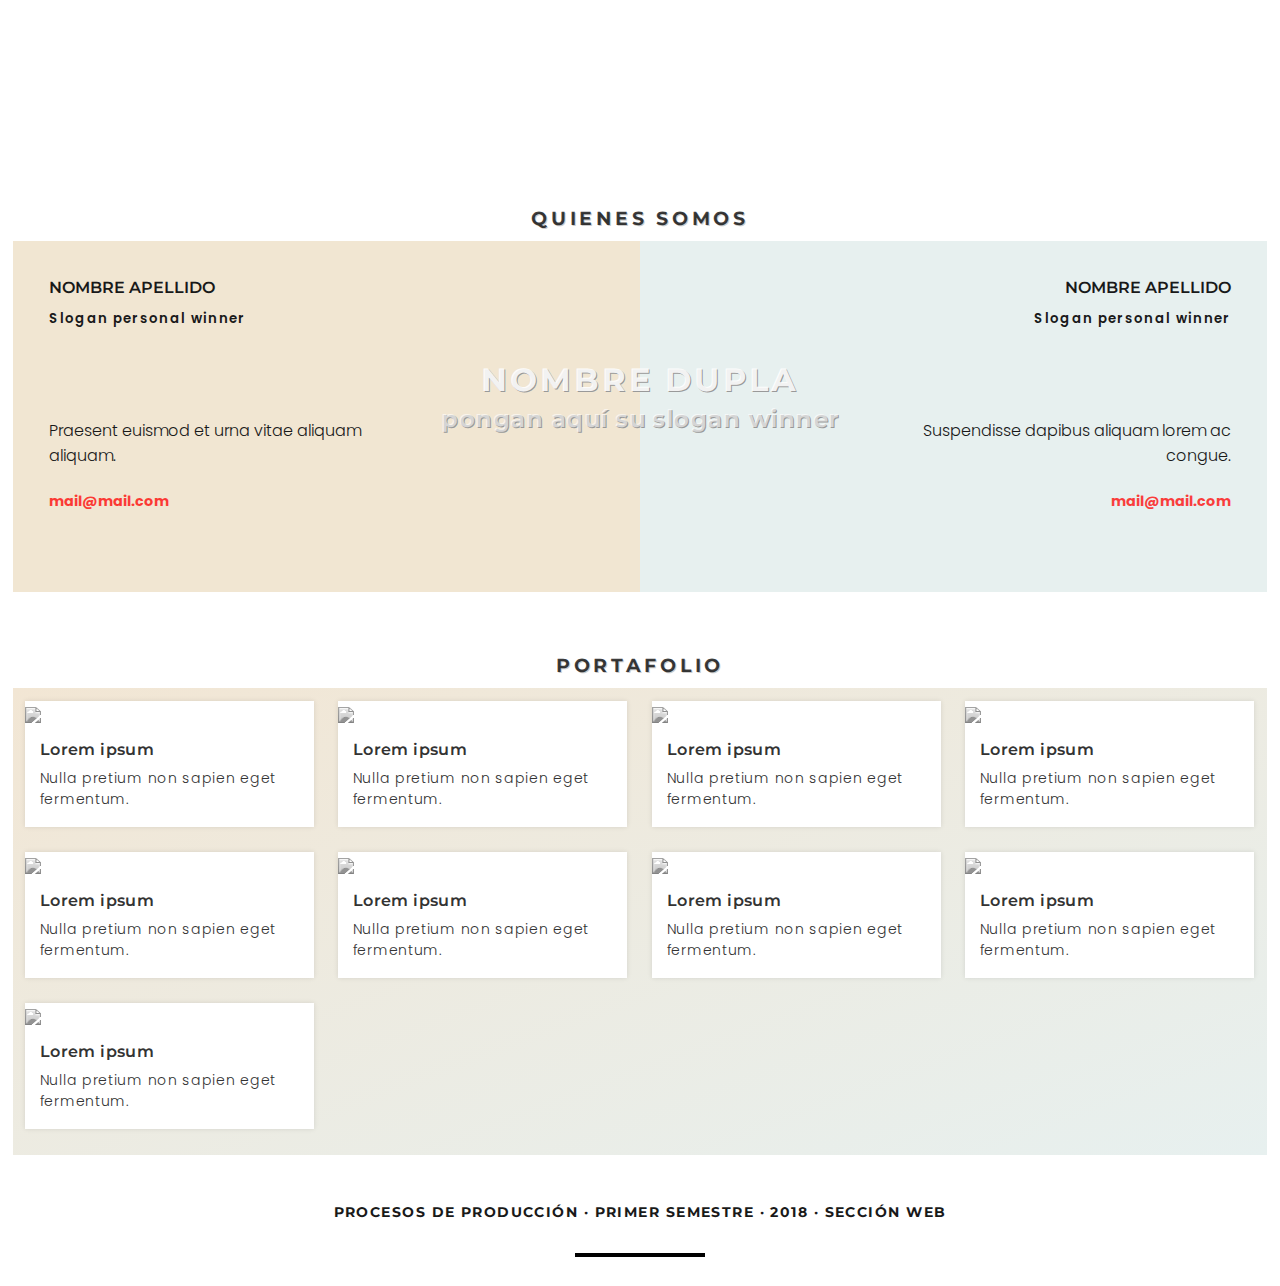
==== index.html @ 561e8d5c "Add files via upload" ====
<!DOCTYPE HTML>
<html lang="es">
<head>
<meta charset="utf-8">
<meta http-equiv="X-UA-Compatible" content="IE=edge,chrome=1">
<meta name="viewport" content="width=device-width, initial-scale=1, shrink-to-fit=no">
<meta name="title" content="NOMBRE DUPLA">
<title>NOMBRE DUPLA</title>
<!-- Search Engine -->
<meta name="description" content="cambiar">
<meta name="image" content="cambiar por una URL, debes deben la imagen en línea">
<!-- Schema.org for Google -->
<meta itemprop="name" content="cambiar">
<meta itemprop="description" content="cambiar">
<meta itemprop="image" content="cambiar por una URL, deben poner la imagen en línea">
<!-- Twitter -->
<meta name="twitter:card" content="summary">
<meta name="twitter:title" content="cambiar">
<meta name="twitter:description" content="cambiar">
<!-- Open Graph general (Facebook, Pinterest & Google+) -->
<meta name="og:title" content="cambiar">
<meta name="og:description" content="cambiar">
<meta name="og:image" content="cambiar">
<meta name="og:url" content="cambiar">
<meta name="og:site_name" content="cambiar">
<meta name="og:locale" content="es_CL">
<meta name="og:type" content="website">
<!--ahora vinculamos los estilos-->
<link href="https://fonts.googleapis.com/css?family=Montserrat:700|Poppins:300,600" rel="stylesheet">
<link rel="stylesheet" href="estilo.css" type="text/css">
</head>
<body>
<div id="contenido">
<header>
	<h1>NOMBRE DUPLA</h1>
	<h2>pongan aquí su slogan winner</h2>
</header>
<video autoplay loop preload="auto" poster="media/video.jpg">
	<source src="media/video.webm" type="video/webm">
	<source src="media/video.mp4" type="video/mp4">
	<p>Tu navegador no soporta el elemento, actualízate.</p>
</video>
<h3>QUIENES SOMOS</h3>
<div id="somos">
	<div class="dupla primera">
		<h4>NOMBRE APELLIDO</h4>
		<h5>Slogan personal winner</h5>
		<p>Praesent euismod et urna vitae aliquam aliquam.</p>
		<address><a href="mailto:mail@mail.com">mail@mail.com</a></address>
	</div><!--/dupla primera-->
	<div class="dupla segunda">
		<h4>NOMBRE APELLIDO</h4>
		<h5>Slogan personal winner</h5>
		<p>Suspendisse dapibus aliquam lorem ac congue.</p>
		<address><a href="mailto:mail@mail.com">mail@mail.com</a></address>
	</div><!--/dupla segunda-->
	<hr />
</div><!--/somos-->
<h3>PORTAFOLIO</h3>
<div id="portafolio">
	<div class="item">
		<figure><img src="media/foto-01.jpg"/></figure>
	  	<h4>Lorem ipsum</h4>
	  	<p>Nulla pretium non sapien eget fermentum.</p>
	</div><!--/item-->
	<div class="item">
		<figure><img src="media/foto-02.jpg"/></figure>
	  	<h4>Lorem ipsum</h4>
	  	<p>Nulla pretium non sapien eget fermentum.</p>
	</div><!--/item-->
	<div class="item">
		<figure><img src="media/foto-03.jpg"/></figure>
	  	<h4>Lorem ipsum</h4>
	  	<p>Nulla pretium non sapien eget fermentum.</p>
	</div><!--/item-->
	<div class="item">
		<figure><img src="media/foto-04.jpg"/></figure>
	  	<h4>Lorem ipsum</h4>
	  	<p>Nulla pretium non sapien eget fermentum.</p>
	</div><!--/item-->
	<div class="item">
		<figure><img src="media/foto-04.jpg"/></figure>
	  	<h4>Lorem ipsum</h4>
	  	<p>Nulla pretium non sapien eget fermentum.</p>
	</div><!--/item-->
	<div class="item">
		<figure><img src="media/foto-05.jpg"/></figure>
	  	<h4>Lorem ipsum</h4>
	  	<p>Nulla pretium non sapien eget fermentum.</p>
	</div><!--/item-->
	<div class="item">
		<figure><img src="media/foto-06.jpg"/></figure>
	  	<h4>Lorem ipsum</h4>
	  	<p>Nulla pretium non sapien eget fermentum.</p>
	</div><!--/item-->
	<div class="item">
		<figure><img src="media/foto-07.jpg"/></figure>
	  	<h4>Lorem ipsum</h4>
	  	<p>Nulla pretium non sapien eget fermentum.</p>
	</div><!--/item-->
	<div class="item">
		<figure><img src="media/foto-08.jpg"/></figure>
	  	<h4>Lorem ipsum</h4>
	  	<p>Nulla pretium non sapien eget fermentum.</p>
	</div><!--/item-->
</div><!--/portafolio-->

<footer>
	<p>Procesos de Producción · primer semestre · 2018 · sección web</p>
	<hr />
</footer>

</div><!--/contenido-->
<script src="masonry.pkgd.min.js"></script>
<script>
window.onload = function() {
var container = document.querySelector('#portafolio');
var msnry = new Masonry( portafolio, {
  itemSelector: '.item'
});
};
</script>
</body>
</html>
---- estilo.css ----
*{
	margin:0;
	padding:0;
}

body{
	background:rgba(255,255,255,1);
	color:rgba(25,25,25,1);
	font-family: 'Poppins', sans-serif;
	font-weight:300;
}

h1, h2, h3, h4{
	font-family: 'Montserrat', sans-serif; 
	font-weight:700; 
}

h1{
	letter-spacing:0.1em;
	color:rgba(255,255,255,0.9);
	text-shadow: 1px 1px 0 #999;	
	text-align:center;
}

h2{
	letter-spacing:0.02em; 
	color:rgba(255,255,255,0.6); 
	padding:0.2em 0; 
	text-shadow: 1px 1px 0 #999;
	text-align:center;		
}

h3{
	letter-spacing:0.2em; 
	color:rgba(0,0,0,.75); 
	padding:2em 0 0.6em 0; 
	text-shadow: 1px 1px 0 #ccc;
	text-align:center;	
}

h4, h5, h6{
	font-weight:left;
	font-weight:600; 	
}

#contenido{width:98%; margin:1% auto;}

header{
	width:98%;
	top:40%;
	position: absolute;
	text-align:center;
	z-index:9;
	color:white;
}

@media screen and (max-width: 980px){
	header{top:20%;}
}

@media screen and (max-width: 760px){
	header{top:10%;}
}

video{
	width:100%;
	height:auto;
	}

#somos{
	width:100%;
	background:rgb(250,250,250);
	margin-bottom:2%;
	}

.dupla{
	width:46%;
	padding:2%;
	float:left;
	background-color:red;
	}

.dupla a{
	color:rgba(255,0,0,0.75);
	text-decoration:none;
	font-weight:700;
}

.dupla a:hover{
	color:rgba(255,0,0,1);
	text-decoration:underline;
}

.primera{
	min-height:300px;
	text-align:left;
	background-color:rgba(241,230,210,1);
	background-image:url('media/dupla-01.jpg');
	background-position:top right;
	background-repeat:no-repeat;
	background-size:auto 100%;
}
.primera h4{padding: 2% 40% 1% 2%;}

.primera h5{padding: 1% 40% 2% 2%; margin-bottom:5em; letter-spacing:0.1em;}

.primera p{padding: 2% 40% 2% 2%;}

.primera address{padding: 2% 40% 2% 2%; font-size:0.9em; font-style:normal;}

.segunda{
	min-height:300px;
	text-align:right;
	background-color:rgba(231,240,239,1);
	background-image:url('media/dupla-02.jpg');
	background-position:top left;
	background-repeat:no-repeat;
	background-size:auto 100%;
}

.segunda h4{padding: 2% 2% 1% 40%;}

.segunda h5{padding: 1% 2% 2% 40%; margin-bottom:5em; letter-spacing:0.1em;}

.segunda p{padding: 2% 2% 2% 40%;}

.segunda address{padding: 2% 2% 2% 40%; font-size:0.9em; font-style:normal;}

#somos hr{
	clear:both;
	border:none;
	}

#portafolio{
	width:100%;
	padding-bottom:1%;
	background:linear-gradient(to bottom right, #F2E6D4, #E7F0EF);
}

.item {
	width:23%;
	margin:1%;
	color:#333;
	background:white;
	box-shadow:0 0 5px rgba(0,0,0,.1);
}

.item:hover{
	cursor:crosshair;
}

.item figure{
	overflow:hidden;
}

.item figure img{
	width:100%; 
	height:auto; 
	margin-bottom:-4px;
	filter: grayscale(1);
}

.item:hover figure img{
	transform:scale(1.25);
	filter: grayscale(0);	
	transition:all ease-out 0.5s;
}

.item h4{
	font-size:1em;
	letter-spacing:0.025em;
	margin:5% 5% 3% 5%;
}

.item p{
	font-size:0.875em;
	letter-spacing:0.05em;
	margin:2% 5% 6% 5%;
}

footer{
	width:100%;
	padding:3em 0 1em 0;
	text-align:center;
	font-family: 'Montserrat', sans-serif; 
	font-weight:700; 	
}

footer p{
	text-transform:uppercase;
	letter-spacing:0.1em;
	font-size:0.9em;
	}

footer hr{
	border:2px solid #000;
	width:10%;
	margin:2em auto 0 auto;
	}

@media screen and (orientation: portrait){

	.dupla{
		width:96%;
		padding:2%;
		float:left;
	}
	.item{
		width:48%;
		margin:1%;
		background:#F0E5D3;
		color:#333;
	}

	footer hr{
	width:20%;
	}
}
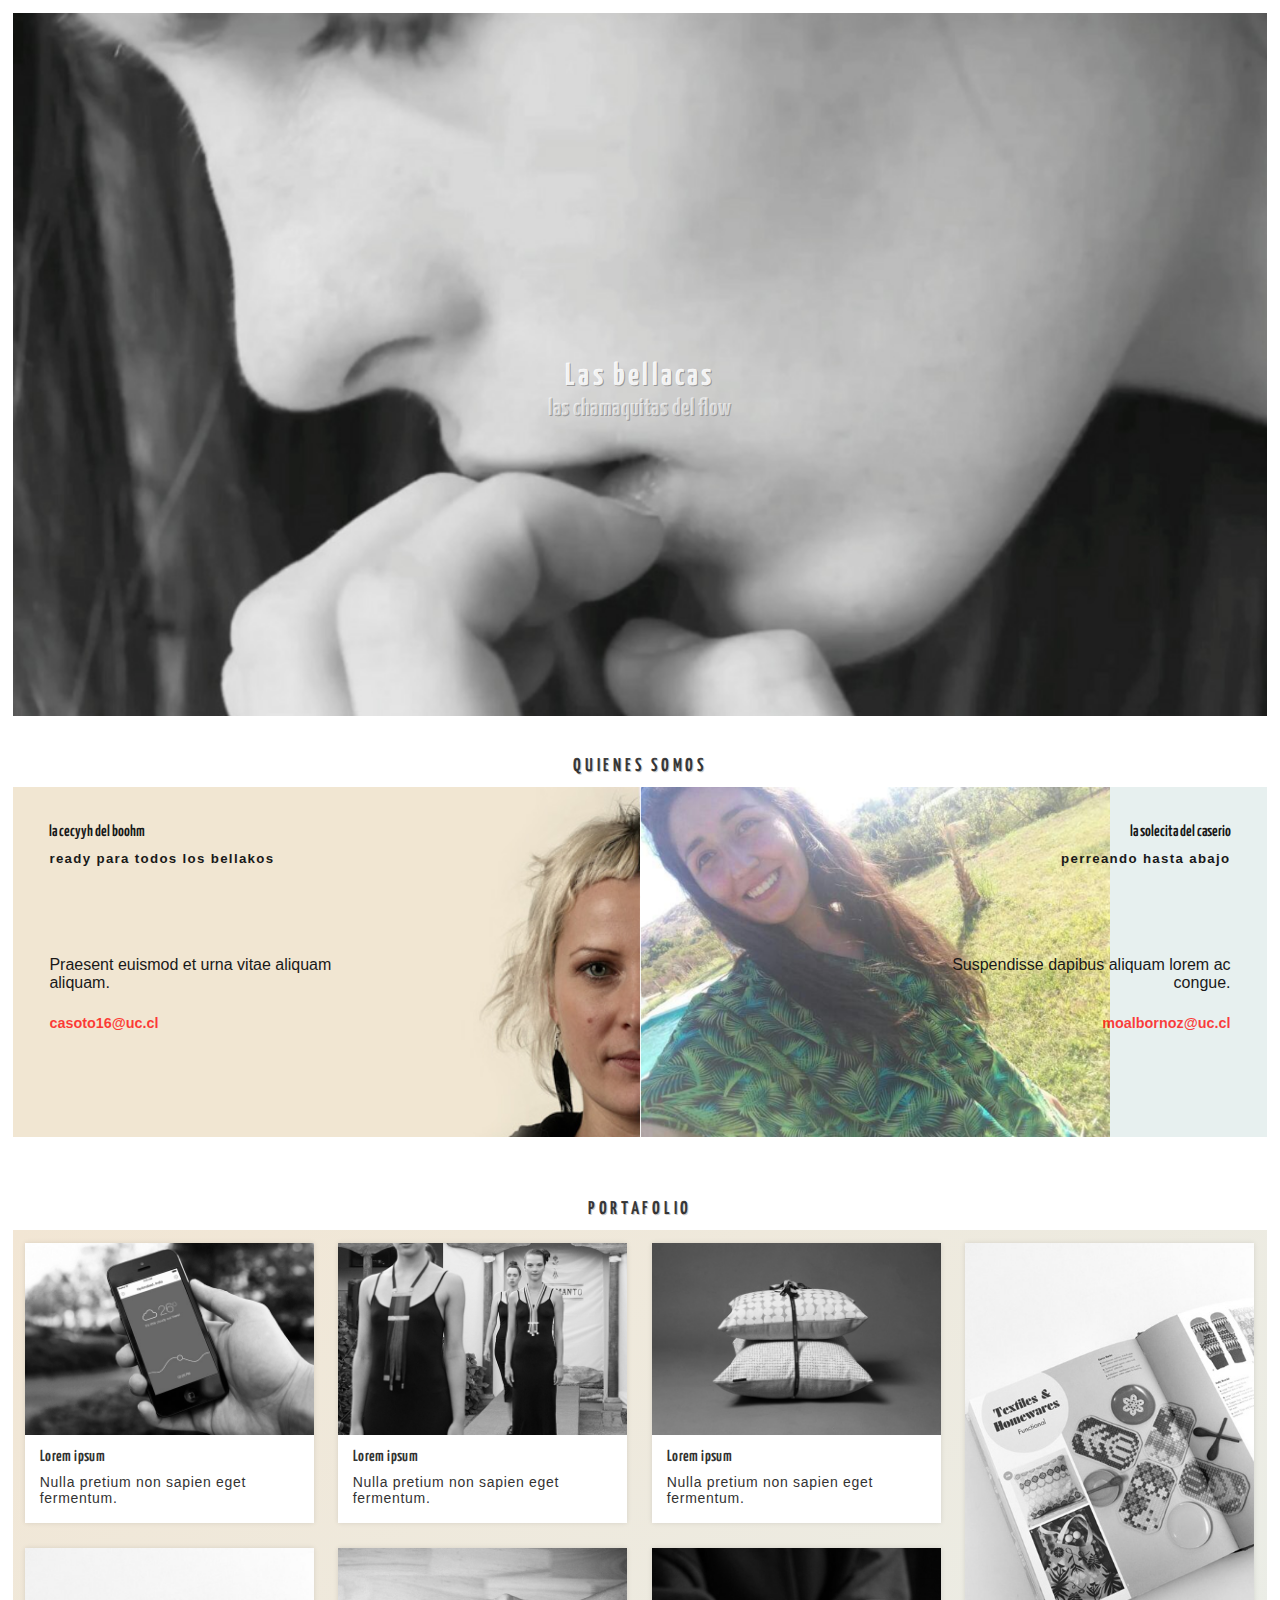
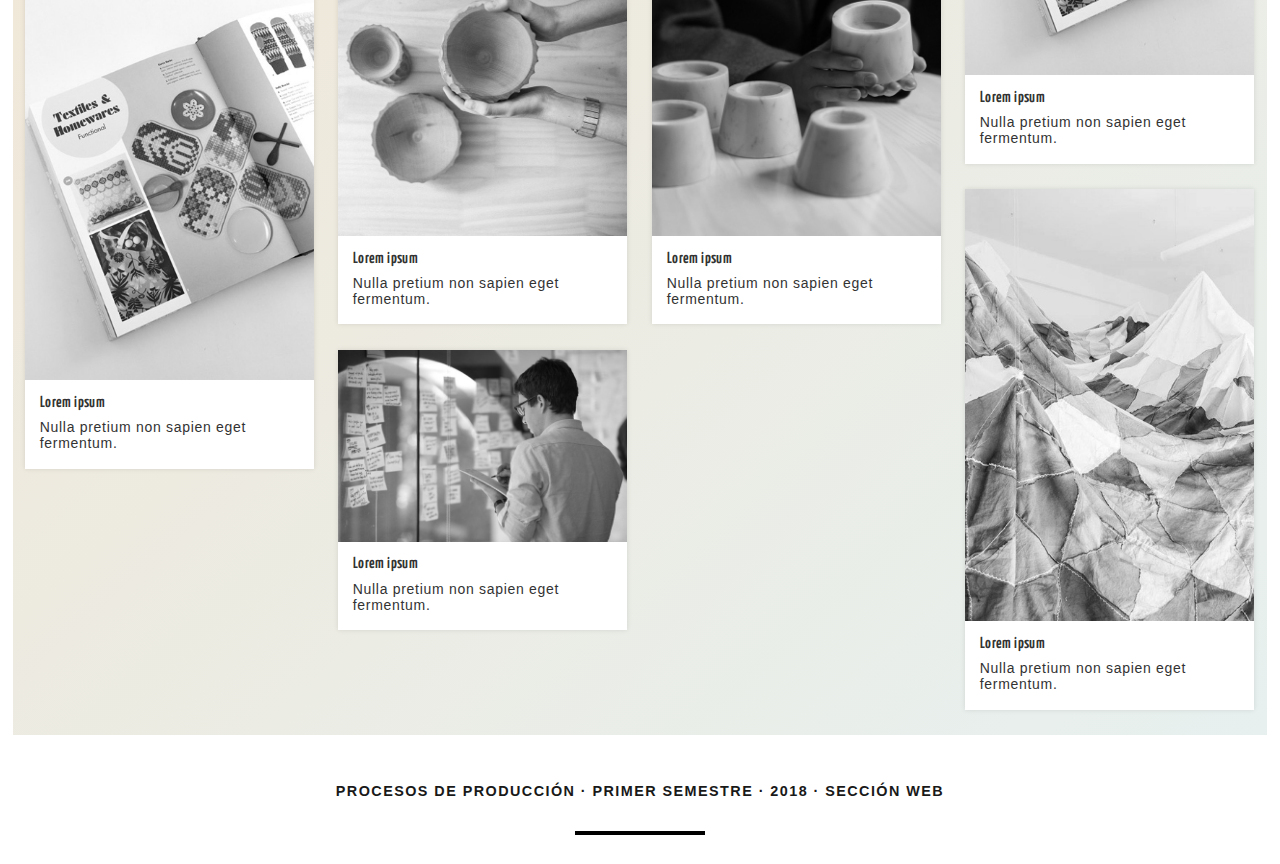
==== commit 1f0a03fc: "lala" ====
--- a/index.html
+++ b/index.html
@@ -4,8 +4,8 @@
 <meta charset="utf-8">
 <meta http-equiv="X-UA-Compatible" content="IE=edge,chrome=1">
 <meta name="viewport" content="width=device-width, initial-scale=1, shrink-to-fit=no">
-<meta name="title" content="NOMBRE DUPLA">
-<title>NOMBRE DUPLA</title>
+<meta name="title" content="Las bellacas">
+<title>Las bellacas</title>
 <!-- Search Engine -->
 <meta name="description" content="cambiar">
 <meta name="image" content="cambiar por una URL, debes deben la imagen en línea">
@@ -26,14 +26,14 @@
 <meta name="og:locale" content="es_CL">
 <meta name="og:type" content="website">
 <!--ahora vinculamos los estilos-->
-<link href="https://fonts.googleapis.com/css?family=Montserrat:700|Poppins:300,600" rel="stylesheet">
+<link href="https://fonts.googleapis.com/css?family=Oswald|Yanone+Kaffeesatz:700" rel="stylesheet">
 <link rel="stylesheet" href="estilo.css" type="text/css">
 </head>
 <body>
 <div id="contenido">
 <header>
-	<h1>NOMBRE DUPLA</h1>
-	<h2>pongan aquí su slogan winner</h2>
+	<h1>Las bellacas</h1>
+	<h2>las chamaquitas del flow</h2>
 </header>
 <video autoplay loop preload="auto" poster="media/video.jpg">
 	<source src="media/video.webm" type="video/webm">
@@ -43,16 +43,16 @@
 <h3>QUIENES SOMOS</h3>
 <div id="somos">
 	<div class="dupla primera">
-		<h4>NOMBRE APELLIDO</h4>
-		<h5>Slogan personal winner</h5>
+		<h4>la cecyyh del boohm</h4>
+		<h5>ready para todos los bellakos</h5>
 		<p>Praesent euismod et urna vitae aliquam aliquam.</p>
-		<address><a href="mailto:mail@mail.com">mail@mail.com</a></address>
+		<address><a href="mailto:casoto16@uc.cl">casoto16@uc.cl</a></address>
 	</div><!--/dupla primera-->
 	<div class="dupla segunda">
-		<h4>NOMBRE APELLIDO</h4>
-		<h5>Slogan personal winner</h5>
+		<h4>la solecita del caserio</h4>
+		<h5>perreando hasta abajo</h5>
 		<p>Suspendisse dapibus aliquam lorem ac congue.</p>
-		<address><a href="mailto:mail@mail.com">mail@mail.com</a></address>
+		<address><a href="mailto:moalbornoz@uc.cl">moalbornoz@uc.cl</a></address>
 	</div><!--/dupla segunda-->
 	<hr />
 </div><!--/somos-->
--- a/estilo.css
+++ b/estilo.css
@@ -11,36 +11,36 @@
 }
 
 h1, h2, h3, h4{
-	font-family: 'Montserrat', sans-serif; 
-	font-weight:700; 
+	font-family: 'Yanone Kaffeesatz', sans-serif; 
+	font-weight:700;
 }
 
 h1{
 	letter-spacing:0.1em;
 	color:rgba(255,255,255,0.9);
-	text-shadow: 1px 1px 0 #999;	
+	text-shadow: 1px 1px 0 #999;
 	text-align:center;
 }
 
 h2{
-	letter-spacing:0.02em; 
-	color:rgba(255,255,255,0.6); 
-	padding:0.2em 0; 
+	letter-spacing:0.02em;
+	color:rgba(255,255,255,0.6);
+	padding:0.2em 0;
 	text-shadow: 1px 1px 0 #999;
-	text-align:center;		
+	text-align:center;
 }
 
 h3{
-	letter-spacing:0.2em; 
-	color:rgba(0,0,0,.75); 
-	padding:2em 0 0.6em 0; 
+	letter-spacing:0.2em;
+	color:rgba(0,0,0,.75);
+	padding:2em 0 0.6em 0;
 	text-shadow: 1px 1px 0 #ccc;
-	text-align:center;	
+	text-align:center;
 }
 
 h4, h5, h6{
 	font-weight:left;
-	font-weight:600; 	
+	font-weight:600;
 }
 
 #contenido{width:98%; margin:1% auto;}
@@ -154,15 +154,15 @@
 }
 
 .item figure img{
-	width:100%; 
-	height:auto; 
+	width:100%;
+	height:auto;
 	margin-bottom:-4px;
 	filter: grayscale(1);
 }
 
 .item:hover figure img{
 	transform:scale(1.25);
-	filter: grayscale(0);	
+	filter: grayscale(0);
 	transition:all ease-out 0.5s;
 }
 
@@ -182,8 +182,8 @@
 	width:100%;
 	padding:3em 0 1em 0;
 	text-align:center;
-	font-family: 'Montserrat', sans-serif; 
-	font-weight:700; 	
+	font-family: 'Montserrat', sans-serif;
+	font-weight:700;
 }
 
 footer p{
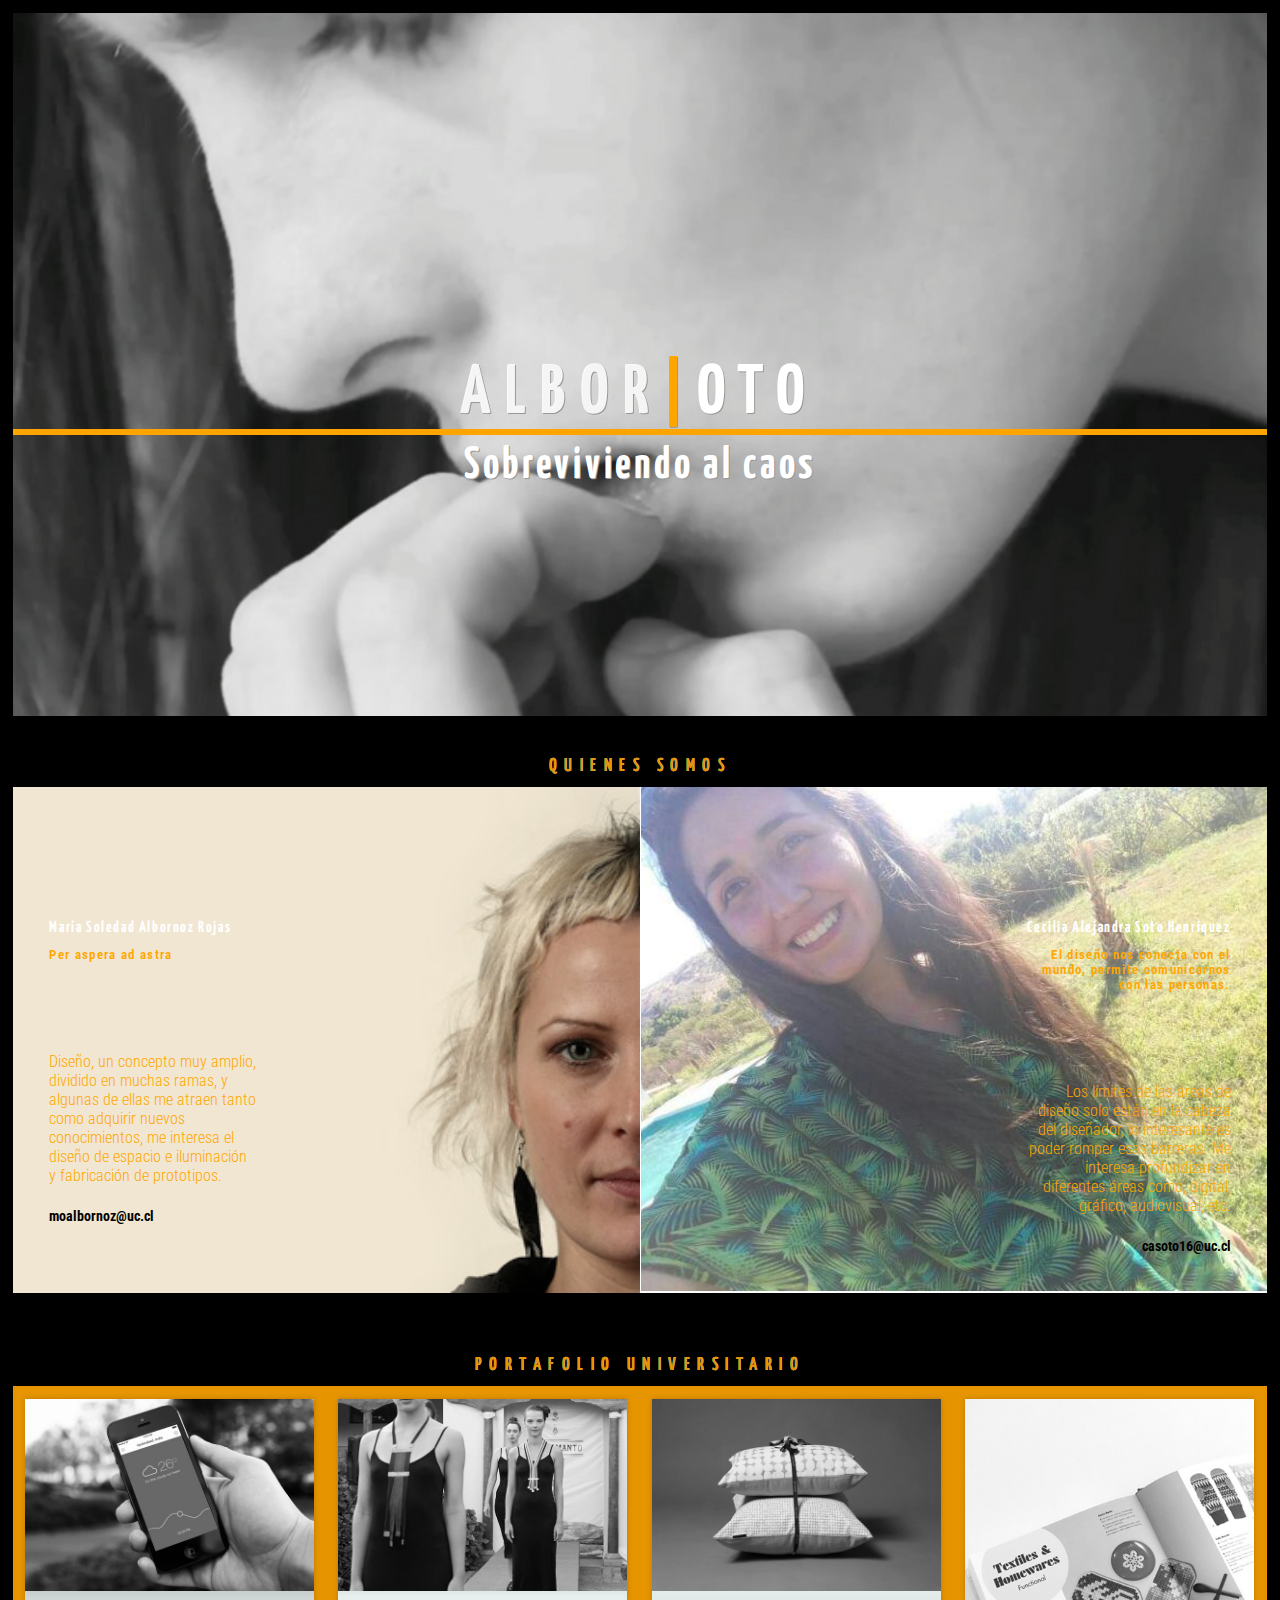
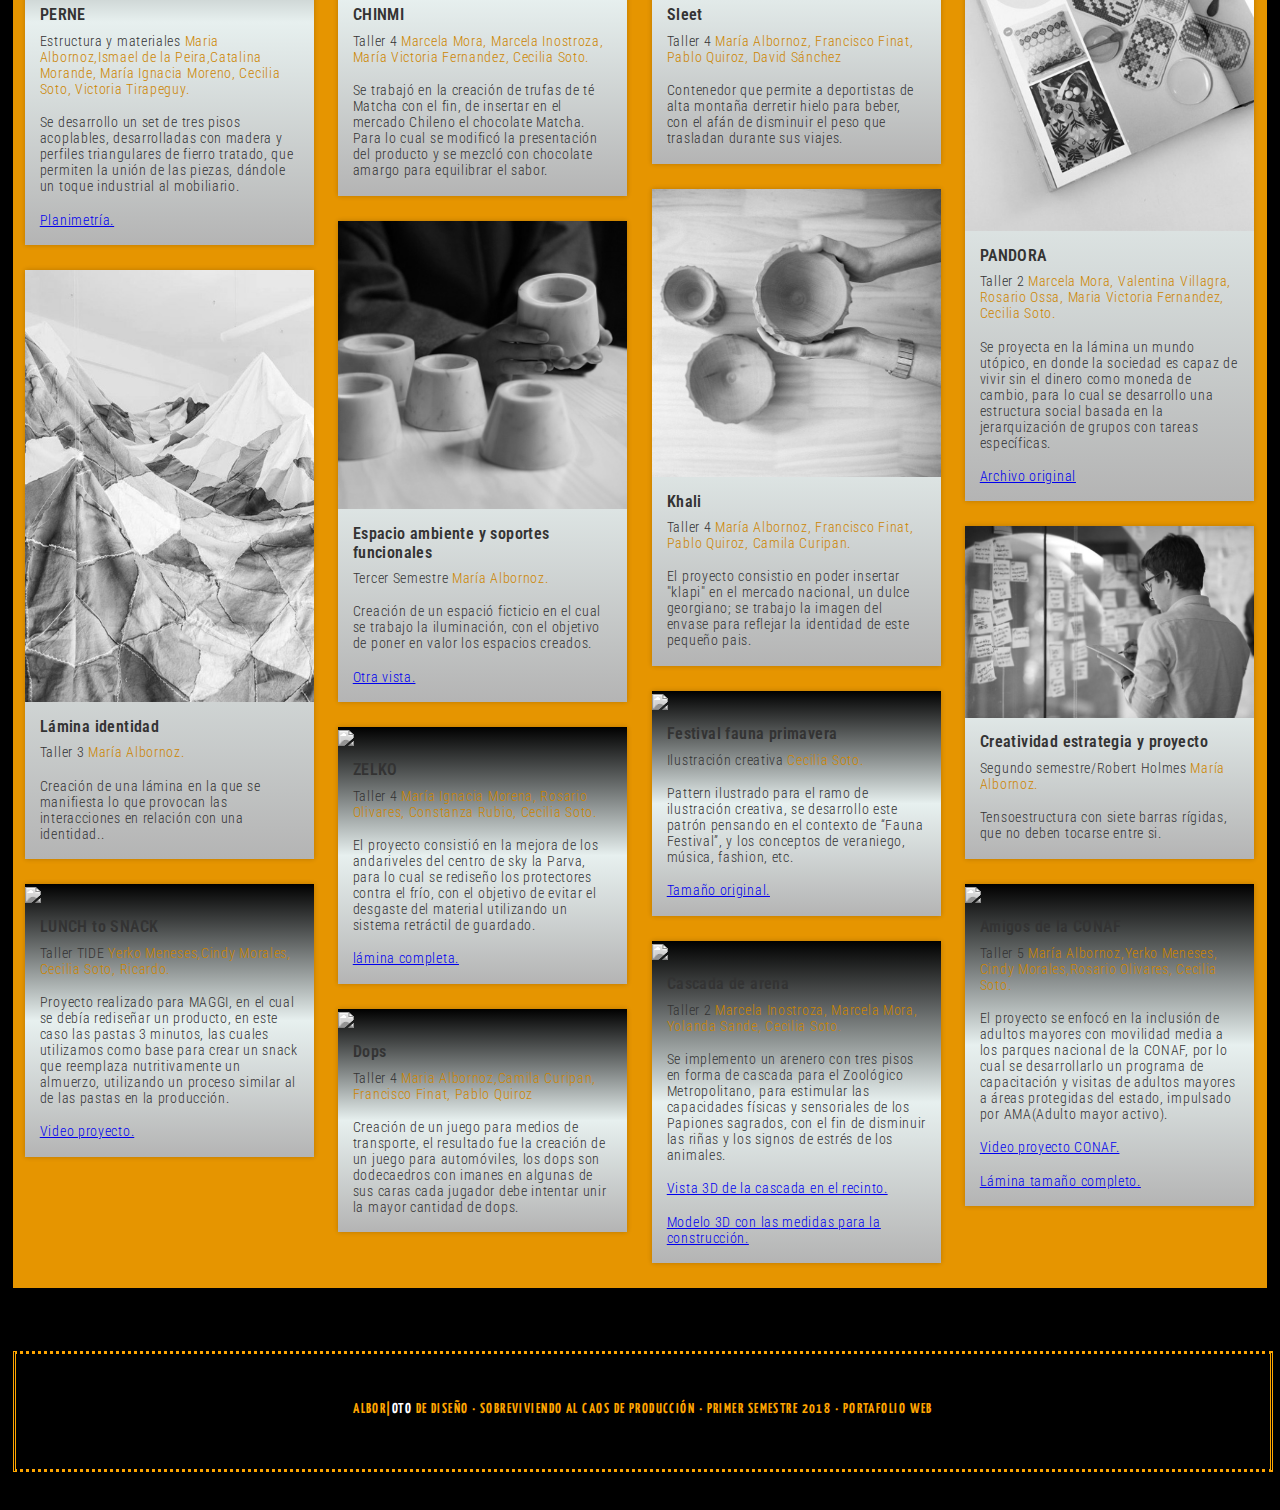
==== commit e4115199: "Add files via upload" ====
--- a/index.html
+++ b/index.html
@@ -4,109 +4,167 @@
 <meta charset="utf-8">
 <meta http-equiv="X-UA-Compatible" content="IE=edge,chrome=1">
 <meta name="viewport" content="width=device-width, initial-scale=1, shrink-to-fit=no">
-<meta name="title" content="Las bellacas">
-<title>Las bellacas</title>
+<meta name="title" content="ALBOR|OTO">
+<title>ALBOR|OTO</title>
 <!-- Search Engine -->
-<meta name="description" content="cambiar">
-<meta name="image" content="cambiar por una URL, debes deben la imagen en línea">
+<meta name="description" content="PORTAFOLIO UNIVERSITARIO">
+<meta name="image" content="file:///Users/cecy/Desktop/modulo%20web/modulo-web-gh-pages%202/plantilla/portafolio.png.html">
 <!-- Schema.org for Google -->
-<meta itemprop="name" content="cambiar">
-<meta itemprop="description" content="cambiar">
-<meta itemprop="image" content="cambiar por una URL, deben poner la imagen en línea">
+<meta itemprop="name" content="ALBOR|OTO">
+<meta itemprop="description" content="PORTAFOLIO UNIVERSITARIO">
+<meta itemprop="image" content="file:///Users/cecy/Desktop/modulo%20web/modulo-web-gh-pages%202/plantilla/portafolio.png.html">
 <!-- Twitter -->
 <meta name="twitter:card" content="summary">
-<meta name="twitter:title" content="cambiar">
-<meta name="twitter:description" content="cambiar">
+<meta name="twitter:title" content="ALBOR|OTO">
+<meta name="twitter:description" content="PORTAFOLIO UNIVERSITARIO">
 <!-- Open Graph general (Facebook, Pinterest & Google+) -->
-<meta name="og:title" content="cambiar">
-<meta name="og:description" content="cambiar">
-<meta name="og:image" content="cambiar">
-<meta name="og:url" content="cambiar">
-<meta name="og:site_name" content="cambiar">
+<meta name="og:title" content="ALBOR|OTO">
+<meta name="og:description" content="Sobreviviendo al caos">
+<meta name="og:image" content="ALBOR|OTO">
+<meta name="og:url" content="file:///Users/cecy/Desktop/modulo%20web/modulo-web-gh-pages%202/plantilla/portafolio.png.html">
+<meta name="og:site_name" content="ALBOR|OTO">
 <meta name="og:locale" content="es_CL">
 <meta name="og:type" content="website">
 <!--ahora vinculamos los estilos-->
-<link href="https://fonts.googleapis.com/css?family=Oswald|Yanone+Kaffeesatz:700" rel="stylesheet">
+<link href="https://fonts.googleapis.com/css?family=Roboto+Condensed:400,700|Yanone+Kaffeesatz:700" rel="stylesheet">
 <link rel="stylesheet" href="estilo.css" type="text/css">
 </head>
 <body>
 <div id="contenido">
 <header>
-	<h1>Las bellacas</h1>
-	<h2>las chamaquitas del flow</h2>
+	<h1>ALBOR<span style="color:#ffa500;">|<span style="color:#ffffff;">OTO</span>
+	<h1 style="border:3px solid orange;"></h1>
+	<h2>Sobreviviendo al caos</h2>
 </header>
+
 <video autoplay loop preload="auto" poster="media/video.jpg">
 	<source src="media/video.webm" type="video/webm">
 	<source src="media/video.mp4" type="video/mp4">
-	<p>Tu navegador no soporta el elemento, actualízate.</p>
+	<p>Actualiza tu navegador,por mientrras busca una galletita y un juguito.</p>
 </video>
+
 <h3>QUIENES SOMOS</h3>
 <div id="somos">
 	<div class="dupla primera">
-		<h4>la cecyyh del boohm</h4>
-		<h5>ready para todos los bellakos</h5>
-		<p>Praesent euismod et urna vitae aliquam aliquam.</p>
+		<h4> María Soledad Albornoz Rojas</h4>
+		<h5> Per aspera ad astra </h5>
+		<p>Diseño, un concepto muy amplio, dividido en muchas ramas, y algunas de ellas me atraen tanto como adquirir nuevos conocimientos, me interesa el diseño de espacio e iluminación y fabricación de prototipos.</p>
+		<address><a href="mailto:moalbornoz@uc.cl">moalbornoz@uc.cl</a></address>
+	</div><!--/dupla primera-->
+
+	<div class="dupla segunda">
+		<h4>Cecilia Alejandra Soto Henríquez</h4>
+		<h5>El diseño nos conecta con el mundo, permite comunicarnos con las personas.</h5>
+		<p>Los límites de las áreas de diseño solo están en la cabeza del diseñador, lo interesante es poder romper esas barreras. Me interesa profundizar en diferentes áreas como, digital, gráfico, audiovisual, etc.</p>
 		<address><a href="mailto:casoto16@uc.cl">casoto16@uc.cl</a></address>
-	</div><!--/dupla primera-->
-	<div class="dupla segunda">
-		<h4>la solecita del caserio</h4>
-		<h5>perreando hasta abajo</h5>
-		<p>Suspendisse dapibus aliquam lorem ac congue.</p>
-		<address><a href="mailto:moalbornoz@uc.cl">moalbornoz@uc.cl</a></address>
 	</div><!--/dupla segunda-->
 	<hr />
 </div><!--/somos-->
-<h3>PORTAFOLIO</h3>
+
+<h3>PORTAFOLIO UNIVERSITARIO</h3>
 <div id="portafolio">
 	<div class="item">
 		<figure><img src="media/foto-01.jpg"/></figure>
-	  	<h4>Lorem ipsum</h4>
-	  	<p>Nulla pretium non sapien eget fermentum.</p>
+			<h5>PERNE</h5>
+			<p>Estructura y materiales<span style="color:hsl(39, 100%, 40%);"> Maria Albornoz,Ismael de la Peira,Catalina Morande, María Ignacia Moreno, Cecilia Soto, Victoria Tirapeguy.</span>
+	  	<p>Se desarrollo un set de tres pisos acoplables, desarrolladas con madera y perfiles triangulares  de fierro tratado, que permiten la unión de las piezas,  dándole un toque industrial al mobiliario.</p>
+			<p><a href="file:///Users/cecy/Desktop/modulo%20web/modulo-web-gh-pages%202/plantilla/Perne.html"> Planimetría. </a> </p>
 	</div><!--/item-->
 	<div class="item">
 		<figure><img src="media/foto-02.jpg"/></figure>
-	  	<h4>Lorem ipsum</h4>
-	  	<p>Nulla pretium non sapien eget fermentum.</p>
+			<h5>CHINMI</h5>
+			<p>Taller 4<span style="color:hsl(39, 100%, 40%);"> Marcela Mora, Marcela Inostroza, María Victoria Fernandez, Cecilia Soto.</span>
+	  	<p>Se trabajó en la creación de trufas de té Matcha con el fin, de insertar en el mercado Chileno el chocolate Matcha. Para lo cual se modificó la presentación del producto y se mezcló con chocolate amargo para equilibrar el sabor.</p>
 	</div><!--/item-->
 	<div class="item">
 		<figure><img src="media/foto-03.jpg"/></figure>
-	  	<h4>Lorem ipsum</h4>
-	  	<p>Nulla pretium non sapien eget fermentum.</p>
+			<h5>Sleet</h5>
+			<p>Taller 4<span style="color:hsl(39, 100%, 40%);"> María Albornoz, Francisco Finat, Pablo Quiroz, David Sánchez</span>
+	  	<p>Contenedor que permite a deportistas de alta montaña derretir hielo para beber, con el afán de disminuir el peso que trasladan durante sus viajes.</p>
 	</div><!--/item-->
 	<div class="item">
 		<figure><img src="media/foto-04.jpg"/></figure>
-	  	<h4>Lorem ipsum</h4>
-	  	<p>Nulla pretium non sapien eget fermentum.</p>
-	</div><!--/item-->
-	<div class="item">
-		<figure><img src="media/foto-04.jpg"/></figure>
-	  	<h4>Lorem ipsum</h4>
-	  	<p>Nulla pretium non sapien eget fermentum.</p>
+			<h5>PANDORA</h5>
+				<p>Taller 2<span style="color:hsl(39, 100%, 40%);"> Marcela Mora, Valentina Villagra, Rosario Ossa, Maria Victoria Fernandez, Cecilia Soto.</span>
+	  	<p>Se proyecta en la lámina un mundo utópico, en donde la sociedad es capaz de vivir sin el dinero como moneda de cambio, para lo cual se desarrollo una estructura social  basada en la jerarquización de grupos con tareas específicas.</p>
+			<p><a href="file:///Users/cecy/Desktop/modulo%20web/modulo-web-gh-pages%202/plantilla/pandora.html"> Archivo original </a> </p>
 	</div><!--/item-->
 	<div class="item">
 		<figure><img src="media/foto-05.jpg"/></figure>
-	  	<h4>Lorem ipsum</h4>
-	  	<p>Nulla pretium non sapien eget fermentum.</p>
+			<h5>Khali</h5>
+			<p>Taller 4<span style="color:hsl(39, 100%, 40%);"> María Albornoz, Francisco Finat, Pablo Quiroz, Camila Curipan.</span>
+	  	<p>El proyecto consistio en poder insertar "klapi" en el mercado nacional, un dulce georgiano; se trabajo la imagen del envase para reflejar la identidad de este pequeño pais.</p>
 	</div><!--/item-->
 	<div class="item">
 		<figure><img src="media/foto-06.jpg"/></figure>
-	  	<h4>Lorem ipsum</h4>
-	  	<p>Nulla pretium non sapien eget fermentum.</p>
+			<h5>Espacio ambiente y soportes funcionales</h5>
+			<p>Tercer Semestre<span style="color:hsl(39, 100%, 40%);"> María Albornoz.</span>
+	  	<p>Creación de un espació ficticio en el cual se trabajo la iluminación, con el objetivo de poner en valor los espacios creados.</p>
+<p><a href="file:///Users/cecy/Desktop/modulo%20web/modulo-web-gh-pages%202/plantilla/Iluminaria.html"> Otra vista.</a> </p>
 	</div><!--/item-->
 	<div class="item">
 		<figure><img src="media/foto-07.jpg"/></figure>
-	  	<h4>Lorem ipsum</h4>
-	  	<p>Nulla pretium non sapien eget fermentum.</p>
+			<h5>Lámina identidad</h5>
+				<p>Taller 3<span style="color:hsl(39, 100%, 40%);"> María Albornoz.</span>
+	  	<p>Creación de una lámina en la que se manifiesta lo que provocan las interacciones en relación con una identidad..</p>
 	</div><!--/item-->
 	<div class="item">
 		<figure><img src="media/foto-08.jpg"/></figure>
-	  	<h4>Lorem ipsum</h4>
-	  	<p>Nulla pretium non sapien eget fermentum.</p>
+			<h5>Creatividad estrategia y proyecto</h5>
+				<p>Segundo semestre/Robert Holmes<span style="color:hsl(39, 100%, 40%);"> María Albornoz.</span>
+	  	<p>Tensoestructura con siete barras rígidas, que no deben tocarse entre si.</p>
 	</div><!--/item-->
-</div><!--/portafolio-->
+	<div class="item">
+		<figure><img src="media/foto-09.jpg"/></figure>
+			<h5>Festival fauna primavera</h5>
+			<p>Ilustración creativa<span style="color:hsl(39, 100%, 40%);"> Cecilia Soto.</span>
+			<p>Pattern ilustrado para el ramo de ilustración creativa, se desarrollo este patrón pensando en el contexto de “Fauna Festival”, y los conceptos de veraniego, música, fashion, etc.</p>
+			<p><a href="file:///Users/cecy/Desktop/modulo%20web/modulo-web-gh-pages%202/plantilla/fauna%20festival.html"> Tamaño original. </a> </p>
+	</div><!--/item-->
+	<div class="item">
+		<figure><img src="media/foto-10.jpg"/></figure>
+			<h5>ZELKO</h5>
+			<p>Taller 4<span style="color:hsl(39, 100%, 40%);"> María Ignacia Morena, Rosario Olivares, Constanza Rubio, Cecilia Soto.</span>
+			<p>El proyecto consistió en la mejora de los andariveles del centro de sky la Parva, para lo cual se rediseño los protectores contra el frío,  con el objetivo de evitar el desgaste del material utilizando un sistema retráctil de guardado.</p>
+			<p><a href="file:///Users/cecy/Desktop/modulo%20web/modulo-web-gh-pages%202/plantilla/zelko.html"> lámina completa.</a> </p>
+	</div><!--/item-->
+	<div class="item">
+		<figure><img src="media/foto-12.jpg"/></figure>
+				<h5>LUNCH to SNACK</h5>
+				<p>Taller TIDE<span style="color:hsl(39, 100%, 40%);"> Yerko Meneses,Cindy Morales, Cecilia Soto, Ricardo.</span>
+		  	<p>Proyecto realizado para MAGGI, en el cual se debía rediseñar un producto, en este caso las pastas 3 minutos, las cuales utilizamos como base para crear un snack que reemplaza nutritivamente un almuerzo, utilizando un proceso similar al de las pastas en la producción.</p>
+				<p><a href="https://www.youtube.com/watch?v=GIJ_gv7vls4&feature=youtu.be"> Video proyecto. </a> </p>
+	</div><!--/item-->
+	<div class="item">
+		<figure><img src="media/foto-13.jpg"/></figure>
+				<h5>Amigos de la CONAF</h5>
+				<p>Taller 5 <span style="color:hsl(39, 100%, 40%);">María Albornoz,Yerko Meneses, Cindy Morales,Rosario Olivares, Cecilia Soto.</span>
+				<p>El proyecto se enfocó en la inclusión de adultos mayores con movilidad media a los parques nacional de la CONAF, por lo cual se desarrollarlo un programa de capacitación y visitas de adultos mayores a áreas protegidas del estado, impulsado por AMA(Adulto mayor activo).</p>
+				<p><a href="https://www.youtube.com/watch?v=LoAEHudFWWU"> Video proyecto CONAF. </a> </p>
+        <p><a href="file:///Users/cecy/Desktop/modulo%20web/modulo-web-gh-pages%202/plantilla/CONAF.html"> Lámina tamaño completo. </a> </p>
+	</div><!--/item-->
+
+	<div class="item">
+		<figure><img src="media/foto-17.jpg"/></figure>
+				<h5>Cascada de arena</h5>
+				<p>Taller 2<span style="color:hsl(39, 100%, 40%);"> Marcela Inostroza, Marcela Mora, Yolanda Sande, Cecilia Soto.</span>
+				<p>Se implemento un arenero con tres pisos en forma de cascada para el Zoológico Metropolitano, para estimular las capacidades físicas y sensoriales de los Papiones sagrados, con el fin de disminuir las riñas y los signos de estrés de los animales.</p>
+				<p><a href="https://www.youtube.com/watch?v=Deok44NuIL4"> Vista 3D de la cascada en el recinto. </a> </p>
+        <p><a href="https://www.youtube.com/watch?v=4kuw-PbQkfs"> Modelo 3D con las medidas para la construcción. </a> </p>
+	</div><!--/item-->
+	<div class="item">
+					<figure><img src="media/foto-18.jpg"/></figure>
+							<h5>Dops</h5>
+							<p>Taller 4<span style="color:hsl(39, 100%, 40%);"> Maria Albornoz,Camila Curipan, Francisco Finat, Pablo Quiroz</span>
+              <p>Creación de un juego para medios de transporte, el resultado fue la creación de un juego para automóviles, los dops son dodecaedros con imanes en algunas de sus caras cada jugador debe intentar unir la mayor cantidad de dops.</p>
+
+
+	</div><!--/item-->
+	</div><!--/portafolio-->
+
 
 <footer>
-	<p>Procesos de Producción · primer semestre · 2018 · sección web</p>
+	<p>ALBOR<span style="color:#ffa500;">|<span style="color:#ffffff;">OTO</span> de Diseño · Sobreviviendo al caos de Producción · primer semestre 2018 · Portafolio web</p>
 	<hr />
 </footer>
 
--- a/estilo.css
+++ b/estilo.css
@@ -4,41 +4,54 @@
 }
 
 body{
-	background:rgba(255,255,255,1);
-	color:rgba(25,25,25,1);
-	font-family: 'Poppins', sans-serif;
+	background:rgb(0,0,0);
+	color:hsl(39, 100%, 50%);
+	font-family: 'Roboto Condensed', sans-serif;
 	font-weight:300;
 }
 
 h1, h2, h3, h4{
-	font-family: 'Yanone Kaffeesatz', sans-serif; 
-	font-weight:700;
+	font-family: 'Yanone Kaffeesatz', sans-serif;
+	font-weight:1000;
 }
 
 h1{
-	letter-spacing:0.1em;
+	letter-spacing:0.2em;
 	color:rgba(255,255,255,0.9);
 	text-shadow: 1px 1px 0 #999;
 	text-align:center;
-}
+	font-size: 70px;
+}
+
+
 
 h2{
-	letter-spacing:0.02em;
-	color:rgba(255,255,255,0.6);
+	letter-spacing:0.083em;
+	color:#ffffff;
 	padding:0.2em 0;
 	text-shadow: 1px 1px 0 #999;
+	font-size: 45px;
 	text-align:center;
 }
 
 h3{
-	letter-spacing:0.2em;
-	color:rgba(0,0,0,.75);
+	letter-spacing:0.4em;
+	color:hsl(39, 100%, 45%);
 	padding:2em 0 0.6em 0;
-	text-shadow: 1px 1px 0 #ccc;
-	text-align:center;
-}
-
-h4, h5, h6{
+	text-shadow: 0px 0px 0 #ccc;
+	text-align:center;
+}
+
+h4{
+	letter-spacing:0.1em;
+	color:hsl(0, 100%, 100%);
+	font-weight:left;
+	font-size: 45px
+	font-weight:600;
+	margin-top: 6em
+}
+
+h5{
 	font-weight:left;
 	font-weight:600;
 }
@@ -48,8 +61,8 @@
 header{
 	width:98%;
 	top:40%;
-	position: absolute;
-	text-align:center;
+	position:absolute;
+	text-align:right;
 	z-index:9;
 	color:white;
 }
@@ -65,6 +78,7 @@
 video{
 	width:100%;
 	height:auto;
+	position: static;
 	}
 
 #somos{
@@ -77,22 +91,23 @@
 	width:46%;
 	padding:2%;
 	float:left;
-	background-color:red;
+	background-color:hsl(39, 100%, 45%);
 	}
 
 .dupla a{
-	color:rgba(255,0,0,0.75);
+	color:rgb(0, 0, 0);
 	text-decoration:none;
 	font-weight:700;
 }
 
 .dupla a:hover{
-	color:rgba(255,0,0,1);
+	color:rgba(0, 0, 0);
 	text-decoration:underline;
 }
 
 .primera{
-	min-height:300px;
+	min-height:456px;
+	min-width: auto;
 	text-align:left;
 	background-color:rgba(241,230,210,1);
 	background-image:url('media/dupla-01.jpg');
@@ -100,16 +115,17 @@
 	background-repeat:no-repeat;
 	background-size:auto 100%;
 }
-.primera h4{padding: 2% 40% 1% 2%;}
-
-.primera h5{padding: 1% 40% 2% 2%; margin-bottom:5em; letter-spacing:0.1em;}
-
-.primera p{padding: 2% 40% 2% 2%;}
-
-.primera address{padding: 2% 40% 2% 2%; font-size:0.9em; font-style:normal;}
+.primera h4{padding: 2% 62% 1% 2%;}
+
+.primera h5{padding: 1% 62% 2% 2%; margin-bottom:5em; letter-spacing:0.1em;}
+
+.primera p{padding: 2% 62% 2% 2%;}
+
+.primera address{padding: 2% 62% 2% 2%; font-size:0.9em; font-style:normal;}
 
 .segunda{
-	min-height:300px;
+	min-height:445px;
+	min-width: auto;
 	text-align:right;
 	background-color:rgba(231,240,239,1);
 	background-image:url('media/dupla-02.jpg');
@@ -118,13 +134,13 @@
 	background-size:auto 100%;
 }
 
-.segunda h4{padding: 2% 2% 1% 40%;}
-
-.segunda h5{padding: 1% 2% 2% 40%; margin-bottom:5em; letter-spacing:0.1em;}
-
-.segunda p{padding: 2% 2% 2% 40%;}
-
-.segunda address{padding: 2% 2% 2% 40%; font-size:0.9em; font-style:normal;}
+.segunda h4{padding: 2% 2% 1% 62%;}
+
+.segunda h5{padding: 1% 2% 2% 62%; margin-bottom:5em; letter-spacing:0.1em;}
+
+.segunda p{padding: 2% 2% 2% 62%;}
+
+.segunda address{padding: 2% 2% 2% 62%; font-size:0.9em; font-style:normal;}
 
 #somos hr{
 	clear:both;
@@ -132,17 +148,17 @@
 	}
 
 #portafolio{
-	width:100%;
+	width:auto;
 	padding-bottom:1%;
-	background:linear-gradient(to bottom right, #F2E6D4, #E7F0EF);
+	background-color:hsl(39, 100%, 45%);
 }
 
 .item {
 	width:23%;
 	margin:1%;
 	color:#333;
-	background:white;
-	box-shadow:0 0 5px rgba(0,0,0,.1);
+	background:linear-gradient(to top, #b4b4b4, #E7F0EF,#000000);
+	box-shadow:0 0 5px rgba(0,0,0,.2);
 }
 
 .item:hover{
@@ -166,24 +182,38 @@
 	transition:all ease-out 0.5s;
 }
 
+
 .item h4{
 	font-size:1em;
 	letter-spacing:0.025em;
 	margin:5% 5% 3% 5%;
+	color: hsl(39, 100%, 45%);
+}
+
+.item h5{
+	font-size:1em;
+	letter-spacing:0.025em;
+	margin:5% 5% 3% 5%;
 }
 
 .item p{
+
 	font-size:0.875em;
 	letter-spacing:0.05em;
 	margin:2% 5% 6% 5%;
 }
 
+
+
+
 footer{
 	width:100%;
 	padding:3em 0 1em 0;
 	text-align:center;
-	font-family: 'Montserrat', sans-serif;
+	font-family: 'Yanone Kaffeesatz', sans-serif;
 	font-weight:700;
+	border-style:  dotted double;
+	margin:5% 5% 3% 0%
 }
 
 footer p{
